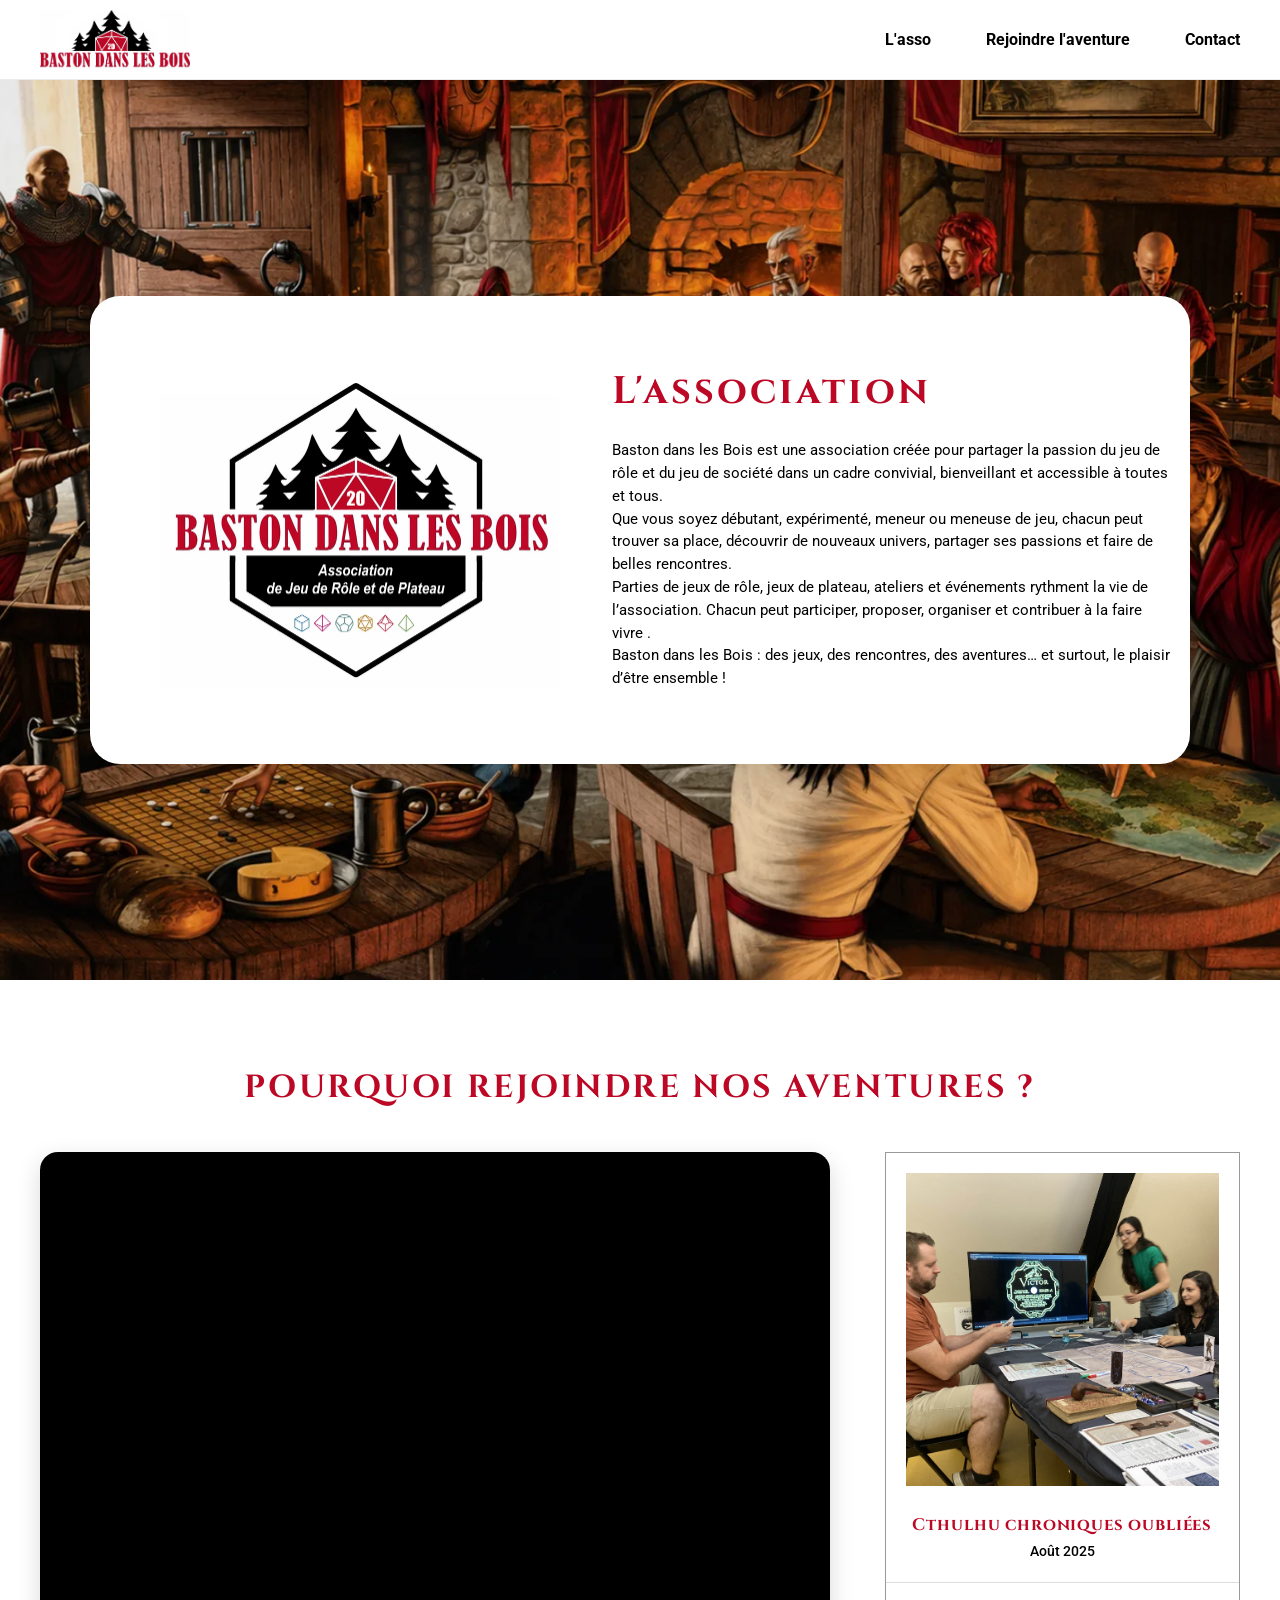
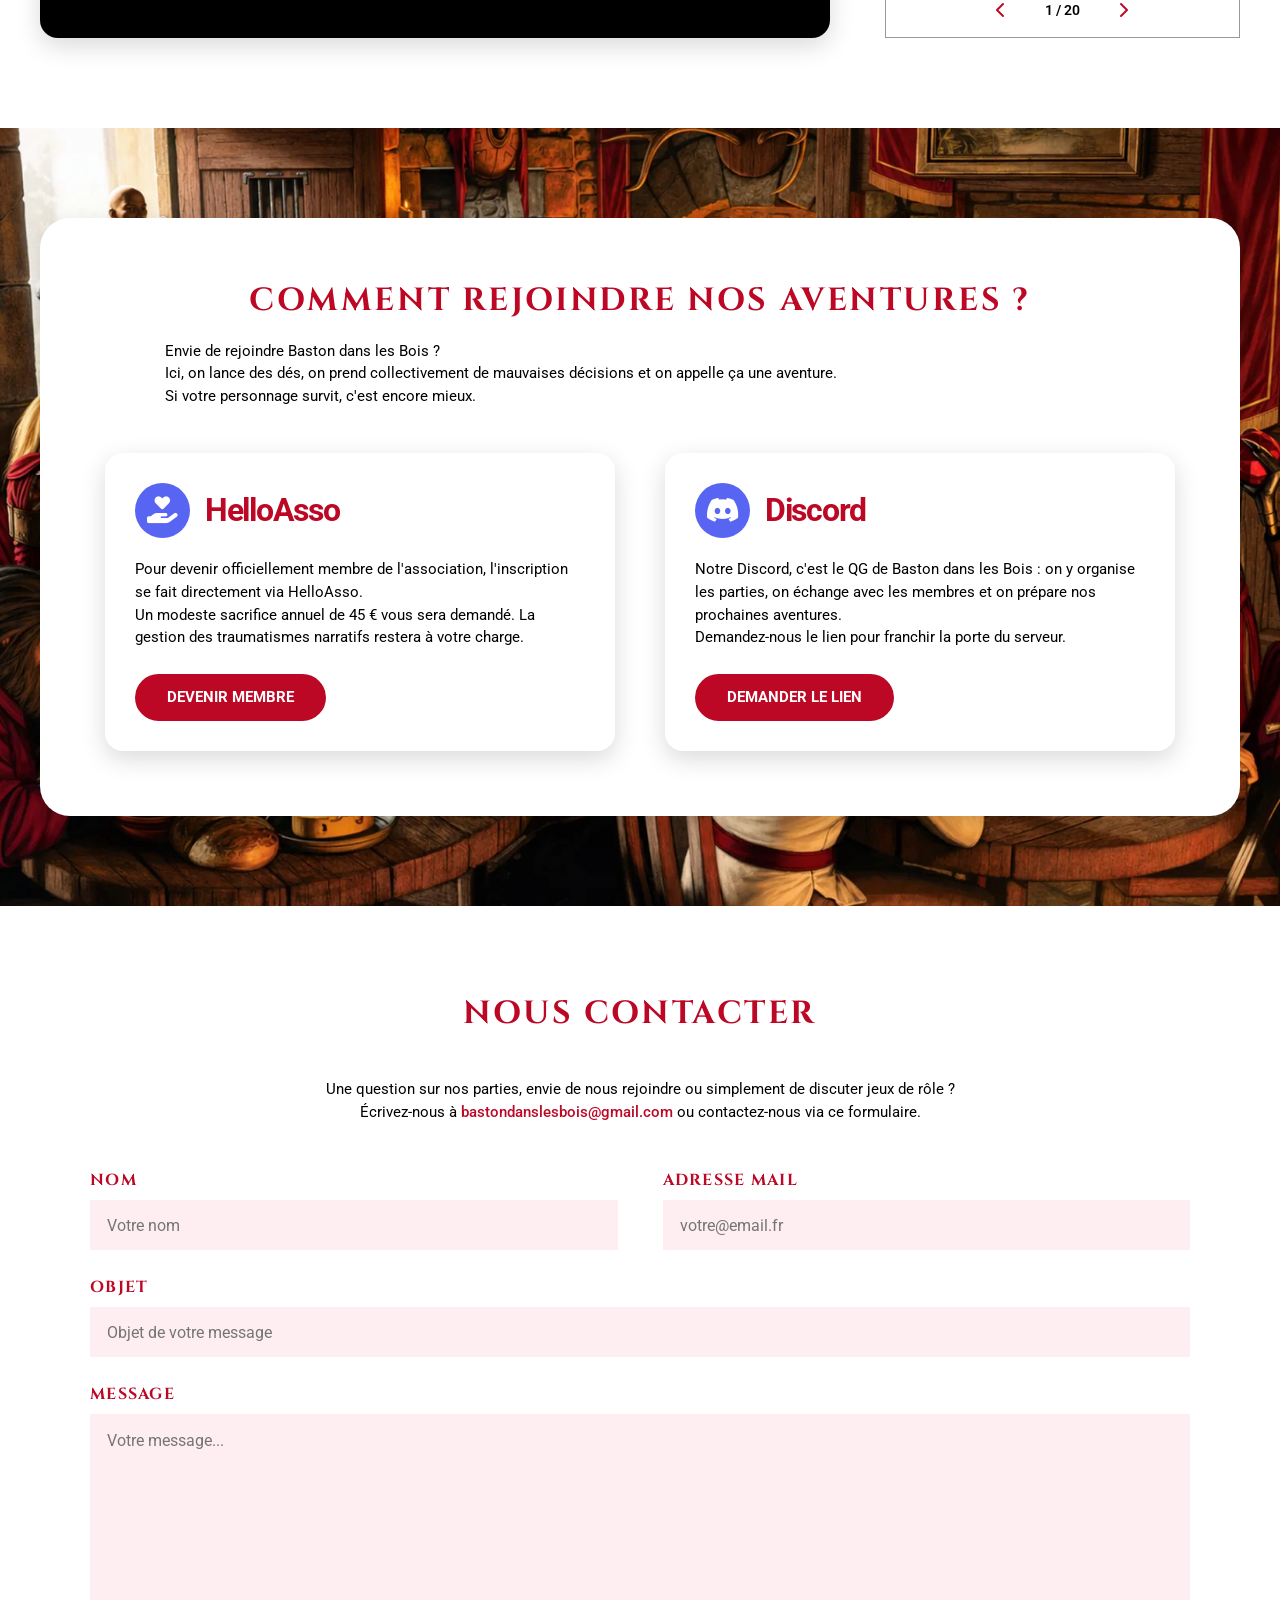
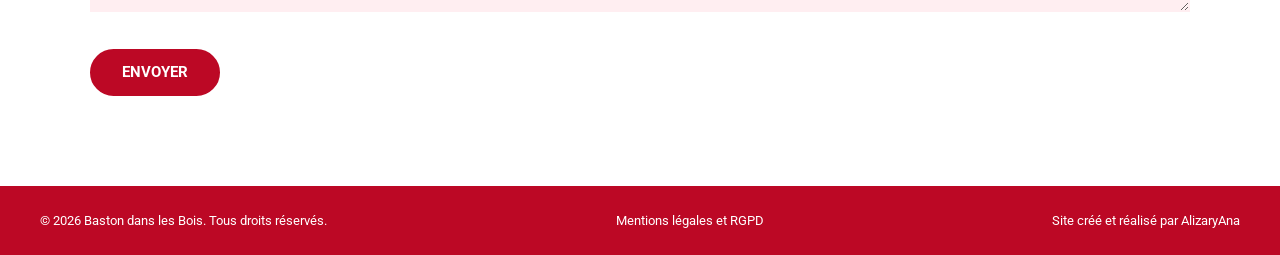
==== index.html @ b414a513 "Add files via upload" ====
<!DOCTYPE html>
<html lang="fr">

<head>

    <meta charset="UTF-8">

    <meta
        name="viewport"
        content="width=device-width, initial-scale=1.0"
    >

    <meta
        name="description"
        content="Baston dans les Bois - Association de jeux de rôle et de jeux de plateau."
    >

    <title>Baston dans les Bois - Association de jeux de rôle</title>
    <link rel="icon" href="/favicon.ico" type="image/x-icon">


    <!-- =========================================================
         GOOGLE FONTS
    ========================================================== -->

    <link rel="preconnect" href="https://fonts.googleapis.com">

    <link
        rel="preconnect"
        href="https://fonts.gstatic.com"
        crossorigin
    >

    <link
        href="https://fonts.googleapis.com/css2?family=Cinzel:wght@600;700;800&family=Roboto:wght@400;500;600;700&display=swap"
        rel="stylesheet"
    >


    <!-- =========================================================
         FONT AWESOME
    ========================================================== -->

    <link
        rel="stylesheet"
        href="https://cdnjs.cloudflare.com/ajax/libs/font-awesome/6.7.2/css/all.min.css"
    >


    <!-- =========================================================
         OPEN GRAPH
         Facebook / Discord / WhatsApp / LinkedIn...
    ========================================================== -->

    <meta
        property="og:type"
        content="website"
    >

    <meta
        property="og:title"
        content="Baston dans les Bois - Association de jeux de rôle"
    >

    <meta
        property="og:description"
        content="Baston dans les Bois, une association de jeux de rôle et de jeux de plateau au Creusot."
    >

    <meta
        property="og:image"
        content="https://github.com/Alizarya/BdlB/blob/main/assets/images/logo.png?raw=true"
    >

    <meta
        property="og:image:alt"
        content="Logo de Baston dans les Bois"
    >

    <meta
        property="og:url"
        content="https://github.com/Alizarya/BdlB/blob/main/assets/images/logo.png?raw=true"
    >

    <meta
        property="og:site_name"
        content="Baston dans les Bois"
    >

    <meta
        property="og:locale"
        content="fr_FR"
    >


    <!-- =========================================================
         TWITTER / X CARD
    ========================================================== -->

    <meta
        name="twitter:card"
        content="summary_large_image"
    >

    <meta
        name="twitter:title"
        content="Baston dans les Bois - Association de jeux de rôle"
    >

    <meta
        name="twitter:description"
        content="Association de jeux de rôle et de jeux de plateau au Creusot."
    >

    <meta
        name="twitter:image"
        content="https://github.com/Alizarya/BdlB/blob/main/assets/images/logo.png?raw=true"
    >

    <meta
        name="twitter:image:alt"
        content="Logo de Baston dans les Bois"
    >


    <!-- =========================================================
         CSS
    ========================================================== -->

    <link
        rel="stylesheet"
        href="assets/styles/styles.css"
    >

    <link
        rel="stylesheet"
        href="assets/styles/mobile.css"
    >

    <link
        rel="stylesheet"
        href="assets/styles/tablet.css"
    >

</head>


<body>


    <!-- =========================================================
         HEADER
    ========================================================== -->

    <header class="site-header">

        <div class="container header-inner">


            <!-- LOGO -->

            <a
                href="#accueil"
                class="header-logo"
            >

                <img
                    src="assets/images/logoBan.png"
                    alt="Baston dans les Bois"
                >

            </a>


            <!-- NAVIGATION -->

            <nav
                class="main-nav"
                aria-label="Navigation principale"
            >

                <a href="#association">
                    L'asso
                </a>

                <a
                    href="#rejoindre"
                >
                    Rejoindre l'aventure
                </a>

                <a href="#contact">
                    Contact
                </a>

            </nav>

        </div>

    </header>



    <!-- =========================================================
         CONTENU PRINCIPAL
    ========================================================== -->

    <main>


        <!-- =====================================================
             HERO / ASSOCIATION
        ====================================================== -->

        <section
            id="accueil"
            class="hero-section"
        >

            <div class="hero-overlay"></div>


            <div class="container hero-container">


                <div
                    id="association"
                    class="association-card"
                >


                    <!-- LOGO ASSOCIATION -->

                    <div class="association-logo">

                        <img
                            src="assets/images/logo.png"
                            alt="Logo de l'association Baston dans les Bois"
                        >

                    </div>


                    <!-- TEXTE ASSOCIATION -->

                    <div class="association-content">

                        <h1>
                            L'association
                        </h1>


                        <p>
                            Baston dans les Bois est une association créée pour partager la passion du jeu de rôle et du jeu de société dans un cadre convivial, bienveillant et accessible à toutes et tous.</br>
                            Que vous soyez débutant, expérimenté, meneur ou meneuse de jeu, chacun peut trouver sa place, découvrir de nouveaux univers, partager ses passions et faire de belles rencontres.</br>
                            Parties de jeux de rôle, jeux de plateau, ateliers et événements rythment la vie de l’association. Chacun peut participer, proposer, organiser et contribuer à la faire vivre .</br>
                            Baston dans les Bois : des jeux, des rencontres, des aventures… et surtout, le plaisir d’être ensemble !
                        </p>

                    </div>

                </div>

            </div>

        </section>



        <!-- =====================================================
             POURQUOI REJOINDRE NOS AVENTURES
        ====================================================== -->

        <section
            id="rejoindre"
            class="section section-adventures"
        >

            <div class="container">


                <h2 class="section-title">
                    Pourquoi rejoindre nos aventures ?
                </h2>


                <div class="adventures-grid">


                    <!-- =================================================
                         VIDEO
                    ================================================== -->

                <div class="video-wrapper">
                    <iframe
                        src="https://www.youtube-nocookie.com/embed/XhAylcFUNXI"
                        title="Présentation de Baston dans les Bois"
                        allow="accelerometer; autoplay; clipboard-write; encrypted-media; gyroscope; picture-in-picture; web-share"
                        referrerpolicy="strict-origin-when-cross-origin"
                        allowfullscreen
                    ></iframe>
                </div>



                    <!-- =================================================
                         CAROUSEL
                    ================================================== -->

                    <div class="carousel-wrapper">

                        <div class="carousel">

                            <div
                                class="carousel-track"
                                id="carousel-track"
                            ></div>

                        </div>

                        <div class="carousel-controls">

                            <button
                                type="button"
                                class="carousel-button"
                                id="carousel-prev"
                                aria-label="Image précédente"
                            >
                                <i class="fa-solid fa-chevron-left"></i>
                            </button>

                            <span
                                class="carousel-counter"
                                id="carousel-counter"
                            >
                                1 / 24
                            </span>

                            <button
                                type="button"
                                class="carousel-button"
                                id="carousel-next"
                                aria-label="Image suivante"
                            >
                                <i class="fa-solid fa-chevron-right"></i>
                            </button>

                        </div>

                    </div>

                </div>

            </div>

        </section>



        <!-- =====================================================
             COMMENT REJOINDRE NOS AVENTURES
        ====================================================== -->

        <section class="section join-section">

            <div class="container">

                <div class="join-card">

                    <h2 class="section-title">
                        Comment rejoindre nos aventures ?
                    </h2>

                    <p class="section-intro">
                        Envie de rejoindre Baston dans les Bois ?<br>
                        Ici, on lance des dés, on prend collectivement de mauvaises décisions et on appelle ça une aventure.<br>
                        Si votre personnage survit, c'est encore mieux.
                    </p>


                    <div class="join-options">


                        <!-- =================================================
                            HELLOASSO
                        ================================================== -->

                        <article class="join-option">

                            <div class="join-option-header">

                                <div class="platform-icon helloasso-icon">
                                    <i class="fa-solid fa-hand-holding-heart"></i>
                                </div>

                                <h3>
                                    HelloAsso
                                </h3>

                            </div>


                            <p>
                                Pour devenir officiellement membre de l'association,
                                l'inscription se fait directement via HelloAsso. </br>
                                Un modeste sacrifice annuel de 45 € vous sera demandé.
                                La gestion des traumatismes narratifs restera à votre charge.
                            </p>


                            <a
                                href="https://www.helloasso.com/associations/baston-dans-les-bois"
                                class="button button-primary"
                                target="_blank"
                                rel="noopener noreferrer"
                            >
                                Devenir membre
                            </a>

                        </article>



                        <!-- =================================================
                            DISCORD
                        ================================================== -->

                        <article class="join-option">

                            <div class="join-option-header">

                                <div class="platform-icon discord-icon">
                                    <i class="fa-brands fa-discord"></i>
                                </div>

                                <h3>
                                    Discord
                                </h3>

                            </div>


                            <p>
                                Notre Discord, c'est le QG de Baston dans les Bois :
                                on y organise les parties, on échange avec les membres et on prépare nos prochaines aventures. </br>
                                Demandez-nous le lien pour franchir la porte du serveur.
                            </p>


                            <a
                                href="#contact"
                                class="button button-primary"
                            >
                                Demander le lien
                            </a>

                        </article>


                    </div>

                </div>

            </div>

        </section>



        <!-- =====================================================
             CONTACT
        ====================================================== -->

        <section
            id="contact"
            class="section contact-section"
        >

            <div class="container contact-container">


                <h2 class="section-title">
                    Nous contacter
                </h2>


                <p class="contact-intro">

                    Une question sur nos parties, envie de nous rejoindre ou simplement de discuter jeux de rôle ? </br> Écrivez-nous à

                    <a href="mailto:bastondanslesbois@gmail.com">
                        bastondanslesbois@gmail.com
                    </a>

                    ou contactez-nous via ce formulaire.

                </p>



                <form
                    class="contact-form"
                    action="https://api.web3forms.com/submit"
                    method="POST"
                >

                    <!-- =====================================================
                        WEB3FORMS
                    ====================================================== -->

                    <input
                        type="hidden"
                        name="access_key"
                        value="121a7c1a-230e-4259-b2c6-6bd8834f2650"
                    >

                    <input
                        type="hidden"
                        name="subject"
                        value="Nouveau message depuis le site internet"
                    >

                    <input
                        type="hidden"
                        name="from_name"
                        value="Baston dans les Bois"
                    >


                    <!-- =====================================================
                        NOM + EMAIL
                    ====================================================== -->

                    <div class="form-row">


                        <!-- NOM -->

                        <div class="form-group">

                            <label for="name">
                                Nom
                            </label>

                            <input
                                type="text"
                                id="name"
                                name="name"
                                autocomplete="name"
                                placeholder="Votre nom"
                                required
                            >

                        </div>


                        <!-- EMAIL -->

                        <div class="form-group">

                            <label for="email">
                                Adresse mail
                            </label>

                            <input
                                type="email"
                                id="email"
                                name="email"
                                autocomplete="email"
                                placeholder="votre@email.fr"
                                required
                            >

                        </div>

                    </div>


                    <!-- =====================================================
                        OBJET
                    ====================================================== -->

                    <div class="form-group">

                        <label for="message-subject">
                            Objet
                        </label>

                        <input
                            type="text"
                            id="message-subject"
                            name="message_subject"
                            placeholder="Objet de votre message"
                            required
                        >

                    </div>


                    <!-- =====================================================
                        MESSAGE
                    ====================================================== -->

                    <div class="form-group">

                        <label for="message">
                            Message
                        </label>

                        <textarea
                            id="message"
                            name="message"
                            rows="7"
                            placeholder="Votre message..."
                            required
                        ></textarea>

                    </div>


                    <!-- =====================================================
                        ANTI-SPAM
                    ====================================================== -->

                    <input
                        type="checkbox"
                        name="botcheck"
                        class="hidden"
                        style="display: none;"
                    >


                    <!-- =====================================================
                        BOUTON
                    ====================================================== -->

                    <button
                        type="submit"
                        class="button button-primary"
                    >
                        Envoyer
                    </button>

                </form>

            </div>

        </section>


    </main>



    <!-- =========================================================
         FOOTER
    ========================================================== -->

    <footer class="site-footer">

        <div class="container footer-inner">


            <!-- COPYRIGHT -->

            <p>
                © 2026 Baston dans les Bois. Tous droits réservés.
            </p>



            <!-- LIENS -->

            <div class="footer-links">

                <a href="/mentions-legales.html">
                    Mentions légales et RGPD
                </a>

            </div>



            <!-- CRÉATEUR -->

            <p>

                Site créé et réalisé par

                <a target="_blank" href="https://alizaryana.com">
                    AlizaryAna
                </a>

            </p>


        </div>

    </footer>

<script src="assets/scripts/caroussel.js"></script>
<script src="assets/scripts/contact.js"></script>
</body>

</html>
---- assets/styles/styles.css ----
/* ============================================================
   ROOT
============================================================ */

:root {

    /* -------------------------
       Couleurs principales
    ------------------------- */
    --color-primary: #BC0825;
    --color-black: #000000;
    --color-white: #FFFFFF;

    /* -------------------------
       Couleurs secondaires
    ------------------------- */
    --color-steel: #5793AE;
    --color-green: #4CAF50;
    --color-amber: #E07A2F;

    /* -------------------------
       Typographies
    ------------------------- */
    --font-heading: "Cinzel", serif;
    --font-body: "Roboto", sans-serif;

    --heading-weight: 700;
    --body-weight: 400;

    /* -------------------------
       Layout
    ------------------------- */
    --container-width: 1200px;
    --section-padding: 90px;

    --radius-small: 8px;
    --radius-medium: 18px;
    --radius-large: 30px;

    /* -------------------------
       Ombres
    ------------------------- */
    --shadow-card:
        0 8px 25px rgba(0, 0, 0, 0.15);

    --shadow-soft:
        0 4px 15px rgba(0, 0, 0, 0.10);

    /* -------------------------
       Transitions
    ------------------------- */
    --transition-fast: 0.2s ease;
    --transition-normal: 0.3s ease;

}


/* ============================================================
   RESET
============================================================ */

* {
    box-sizing: border-box;
    margin: 0;
    padding: 0;
}

html {
    scroll-behavior: smooth;
}

body {
    font-family: var(--font-body);
    font-weight: var(--body-weight);
    color: var(--color-black);
    background: var(--color-white);
    line-height: 1.5;
}

img {
    display: block;
    max-width: 100%;
}

a {
    color: inherit;
    text-decoration: none;
}

button,
input,
textarea {
    font: inherit;
}


/* ============================================================
   CONTAINER
============================================================ */

.container {
    width: min(
        calc(100% - 80px),
        var(--container-width)
    );
    margin-inline: auto;
}


/* ============================================================
   TYPOGRAPHIE
============================================================ */

h1,
h2,
h3,
h4 {
    font-family: var(--font-heading);
    font-weight: var(--heading-weight);
    color: var(--color-primary);
    letter-spacing: 0.08em;
    line-height: 1.15;
}

h1 {
    font-size: clamp(2rem, 3vw, 3.2rem);
}

h2 {
    font-size: clamp(1.8rem, 2.5vw, 2.5rem);
}

h3 {
    font-size: 1.25rem;
}

p {
    font-size: 0.95rem;
}

/* ============================================================
   HEADER
============================================================ */

.site-header {
    position: sticky;
    top: 0;
    z-index: 1000;
    height: 80px;
    background: var(--color-white);
    border-bottom: 1px solid rgba(0, 0, 0, 0.08);
}

.header-inner {
    height: 100%;
    display: flex;
    align-items: center;
    justify-content: space-between;
}

.header-logo {
    height: 48px;
    display: flex;
    align-items: center;
}

.header-logo img {
    width: 150px;
    height: auto;
}

.main-nav {
    display: flex;
    align-items: center;
    gap: 55px;
    height: 100%;
}

.main-nav a {
    position: relative;
    font-size: 1rem;
    font-weight: 700;
    transition:
        color var(--transition-fast);
}

.main-nav a::after {
    content: "";
    position: absolute;
    left: 0;
    bottom: -7px;
    width: 0;
    height: 2px;
    background: var(--color-primary);
    transition:
        width var(--transition-fast);
}

.main-nav a:hover,
.main-nav a:focus-visible {
    color: var(--color-primary);
}

.main-nav a:hover::after,
.main-nav a:focus-visible::after {
    width: 100%;
}

.main-nav .nav-highlight {
    color: var(--color-primary);
}


/* ============================================================
   HERO
============================================================ */

.hero-section {
    position: relative;
    min-height: 900px;
    display: flex;
    align-items: center;
    background-image:
        url("../images/background.webp");
    background-size: cover;
    background-position: center;
}

.hero-overlay {
    position: absolute;
    inset: 0;
    background:
        rgba(0, 0, 0, 0.08);
}

.hero-container {
    position: relative;
    z-index: 1;
    padding-block: 60px;
}

.association-card {
    width: 100%;
    max-width: 1100px;
    margin-inline: auto;
    padding: 70px 65px;
    display: grid;
    grid-template-columns: 42% 58%;
    align-items: center;
    gap: 50px;
    background:white;
    border-radius: var(--radius-large);
    box-shadow:
        0 15px 40px rgba(0, 0, 0, 0.12);
}

.association-logo {
    display: flex;
    align-items: center;
    justify-content: center;
}

.association-logo img {
    width: min(100%, 400px);
    max-height: 350px;
    object-fit: contain;
}

.association-content {
    max-width: 620px;
}

.association-content h1 {
    margin-bottom: 25px;
}

.association-content p + p {
    margin-top: 20px;
}


/* ============================================================
   SECTIONS
============================================================ */

.section {
    padding-block: var(--section-padding);
}

.section-title {
    margin-bottom: 45px;
    text-align: center;
    text-transform: uppercase;
}


/* ============================================================
   ADVENTURES
============================================================ */

.section-adventures {
    background: var(--color-white);
}

.adventures-grid {
    display: grid;
    grid-template-columns:
        minmax(0, 2fr)
        minmax(280px, 0.9fr);
    gap: 55px;
    align-items: stretch;
}

.video-wrapper,
.carousel-wrapper {
    min-width: 0;
}


.video-placeholder {
    min-height: 340px;
    display: flex;
    align-items: center;
    justify-content: center;
    background: var(--color-black);
    color: var(--color-white);
    font-family: var(--font-heading);
    font-size: 2rem;
    font-weight: 700;
    letter-spacing: 0.08em;
}

.video-placeholder span {
    display: block;
}

.video-wrapper {
    position: relative;
    width: 100%;
    aspect-ratio: 16 / 9;
    overflow: hidden;
    border-radius: var(--radius-medium);
    background: #000;
    box-shadow: var(--shadow-card);
}

.video-wrapper iframe {
    position: absolute;
    inset: 0;
    width: 100%;
    height: 100%;
    border: none;
}

/* ============================================================
   CAROUSEL
============================================================ */

.carousel-wrapper {
    width: 100%;

    display: flex;
    flex-direction: column;

    border: 1px solid #999;
    background: var(--color-white);

    overflow: hidden;
}


.carousel {
    width: 100%;

    display: flex;
    justify-content: center;

    overflow: hidden;
}


/* Conteneur du titre et de la date */
.carousel-caption {
    width: 100%;
    padding-top: 15px;
    text-align: center;
}

/* Nom du jeu */
.carousel-caption h3 {
    margin: 0;
    color: var(--color-primary);
    font-family: var(--font-heading);
    font-size: 1.05rem;
    font-weight: 700;
    letter-spacing: 0.05em;
}

/* Date de la partie */
.carousel-date {
    margin-top: 6px;
    color: var(--color-grey);
    font-family: var(--font-body);
    font-size: 0.85rem;
    font-weight: 500;
}



/* ============================================================
   CAROUSEL TRACK
============================================================ */

.carousel-track {
    width: 100%;

    display: flex;

    transition: transform 0.4s ease;
}


/* ============================================================
   CARTE
============================================================ */

.carousel-card {
    min-width: 100%;
    width: 100%;

    display: none;

    flex-direction: column;
    align-items: center;

    padding: 20px;
}


.carousel-card.active {
    display: flex;
}


/* ============================================================
   IMAGE CARRÉE
============================================================ */

.carousel-image-wrapper {
    width: 100%;

    aspect-ratio: 1 / 1;

    overflow: hidden;

    background: var(--color-light-grey);
}


.carousel-image-wrapper img {
    width: 100%;
    height: 100%;

    display: block;

    object-fit: cover;
}


/* ============================================================
   NOM DU JEU
============================================================ */

.carousel-card h3 {
    width: 100%;

    margin-top: 15px;

    text-align: center;

    color: var(--color-primary);

    font-family: var(--font-heading);
    font-size: 1.05rem;

    letter-spacing: 0.05em;
}


/* ============================================================
   CONTROLES
============================================================ */

.carousel-controls {
    min-height: 55px;

    display: flex;
    align-items: center;
    justify-content: center;

    gap: 20px;

    border-top: 1px solid #ddd;
}


.carousel-button {
    width: 32px;
    height: 32px;

    display: flex;
    align-items: center;
    justify-content: center;

    border: none;
    background: transparent;

    color: var(--color-primary);

    cursor: pointer;

    transition:
        transform 0.2s ease,
        color 0.2s ease;
}


.carousel-button:hover {
    transform: scale(1.15);

    color: var(--color-black);
}


.carousel-counter {
    min-width: 50px;

    text-align: center;

    font-size: 0.85rem;
    font-weight: 600;
}


/* ============================================================
   JOIN SECTION
============================================================ */

.join-section {
    position: relative;
    background-image:
        url("../images/background.webp");
    background-size: cover;
    background-position: center;
}

.join-card {
    padding: 65px;
    background:
       rgba(255, 255, 255, 1);
    border-radius: var(--radius-large);
    box-shadow: var(--shadow-card);
}

.join-card .section-title {
    margin-bottom: 20px;
}

.section-intro {
    max-width: 950px;
    margin-inline: auto;
    margin-bottom: 45px;
    text-align: left;
}


.join-options {
    display: grid;
    grid-template-columns: repeat(2, 1fr);
    gap: 50px;
}

.join-option {
    padding: 30px;
    background: var(--color-white);
    border-radius: var(--radius-medium);
    box-shadow: var(--shadow-card);
    transition:
        transform var(--transition-normal),
        box-shadow var(--transition-normal);
}


.join-option:hover {
    box-shadow:
        0 14px 35px rgba(0, 0, 0, 0.17);
}


.join-option-header {
    display: flex;
    align-items: center;
    gap: 15px;
    margin-bottom: 20px;
}

.join-option-header h3 {
    font-family: var(--font-body);
    font-size: 2rem;
    font-weight: 700;
    letter-spacing: -0.04em;
}

.platform-icon {
    width: 55px;
    height: 55px;
    display: flex;
    align-items: center;
    justify-content: center;
    border-radius: 50%;
    font-size: 1.7rem;
    font-weight: 700;
}

.discord-icon, .helloasso-icon {
    background: #5865F2;
    color: var(--color-white);
}

.join-option p {
    margin-bottom: 25px;
}


/* ============================================================
   BUTTONS
============================================================ */

.button {
    min-height: 45px;
    display: inline-flex;
    align-items: center;
    justify-content: center;
    padding: 10px 30px;
    border-radius: 999px;
    font-size: 0.95rem;
    font-weight: 700;
    text-transform: uppercase;
    cursor: pointer;
    transition:
        background-color var(--transition-fast),
        color var(--transition-fast),
        border-color var(--transition-fast),
        transform var(--transition-fast);
}

.button:hover {
    transform: translateY(-2px);
}

.button-primary {
    border: 2px solid var(--color-primary);
    background: var(--color-primary);
    color: var(--color-white);
}


.button-primary:hover,
.button-primary:focus-visible {
    background: var(--color-white);
    color: var(--color-primary);
}


/* ============================================================
   CONTACT
============================================================ */

.contact-section {
    background: var(--color-white);
}

.contact-container {
    max-width: 1100px;
}

.contact-intro {
    margin-bottom: 45px;
    text-align: center;
}

.contact-intro a {
    color: var(--color-primary);
    font-weight: 500;
}

.contact-form {
    width: 100%;
}

.form-row {
    display: grid;
    grid-template-columns: repeat(2, 1fr);
    gap: 45px;
}

.form-group {
    margin-bottom: 25px;
}

.form-group label {
    display: block;
    margin-bottom: 8px;
    color: var(--color-primary);
    font-family: var(--font-heading);
    font-size: 1rem;
    font-weight: 700;
    text-transform: uppercase;
    letter-spacing: 0.08em;
}

.form-group input,
.form-group textarea {
    width: 100%;
    border: 1px solid transparent;
    background: #ffeef1;
    padding: 14px 16px;
    border-radius: 0;
    color: var(--color-black);
    outline: none;
    transition:
        border-color var(--transition-fast),
        background-color var(--transition-fast);
}

.form-group input {
    height: 50px;
}

.form-group textarea {
    min-height: 160px;
    resize: vertical;
}

.form-group input:focus,
.form-group textarea:focus {
    border-color: var(--color-primary);
    background: #fff;
}

.contact-form .button {
    margin-top: 5px;
}


/* ============================================================
   FOOTER
============================================================ */

.site-footer {
    padding-block: 25px;
    background: var(--color-primary);
    color: var(--color-white);
}

.footer-inner {
    display: flex;
    align-items: center;
    justify-content: space-between;
    gap: 30px;
}

.footer-inner p,
.footer-inner a {
    font-size: 0.8rem;
}

.footer-links {
    display: flex;
    gap: 35px;
}

.footer-inner a {
    transition:
        opacity var(--transition-fast);
}

.footer-inner a:hover {
    text-decoration: underline;
}


/* ============================================================
   ACCESSIBILITÉ
============================================================ */

:focus-visible {
    outline: 3px solid var(--color-amber);
    outline-offset: 3px;
}


/* ============================================================
   PAGE MENTIONS LÉGALES
============================================================ */

.legal-section {
    padding-top: 100px;
    padding-bottom: 100px;
}

.legal-container {
    max-width: 1000px;
}

.legal-container > .section-title {
    margin-bottom: 70px;
}

.legal-block {
    margin-bottom: 50px;
}

.legal-block h2 {
    margin-bottom: 20px;
    font-size: 1.5rem;
}

.legal-block p {
    margin-bottom: 15px;
    line-height: 1.7;
}

.legal-block a {
    color: var(--color-primary);
    font-weight: 600;
}

.legal-back {
    margin-top: 60px;
    text-align: center;
}

.legal-back a i {
    margin-right: 10px;
}
---- assets/styles/mobile.css ----
@media (max-width: 650px) {

    :root {
        --section-padding: 55px;
    }

    .container {
        width: min(
            calc(100% - 30px),
            var(--container-width)
        );
    }


    /* HEADER */
    .site-header {
        height: auto;
    }

    .header-inner {
        min-height: 70px;
        flex-direction: column;
        padding-block: 10px;
    }

    .header-logo {
        height: 40px;
    }

    .header-logo img {
        width: 125px;
    }

    .main-nav {
        width: 100%;
        justify-content: center;
        gap: 20px;
    }

    .main-nav a {
        font-size: 0.8rem;
    }

    /* HERO */
    .hero-section {
        min-height: auto;
    }

    .hero-container {
        padding-block: 30px;
    }

    .association-card {
        padding: 35px 25px;
        gap: 30px;
        border-radius: 20px;
    }

    .association-logo img {
        width: 230px;
    }

    .association-content h1 {
        margin-bottom: 20px;
    }

    .association-content p {
        font-size: 0.88rem;
    }

    /* TITRES */
    .section-title {
        margin-bottom: 30px;
        letter-spacing: 0.05em;
    }

    /* VIDEO */
    .video-placeholder {
        min-height: 220px;
        font-size: 1.5rem;
    }

    .carousel-card {
        min-height: 220px;
        padding: 30px 25px;
    }


    /* JOIN */
    .join-card {
        padding: 35px 20px;
        border-radius: 20px;
    }

    .join-options {
        grid-template-columns: 1fr;
    }

    .join-option {
        padding: 25px;
    }

    .join-option-header h3 {
        font-size: 1.5rem;
    }

    .button {
        width: 100%;
    }

    /* CONTACT */
    .form-row {
        grid-template-columns: 1fr;
        gap: 0;
    }

    /* FOOTER */
    .footer-inner {
        flex-direction: column;
        gap: 15px;
    }

    .footer-links {
        flex-direction: column;
        gap: 10px;
    }

}
---- assets/styles/tablet.css ----
@media (max-width: 900px) {
    :root {
        --section-padding: 70px;
    }

    .container {
        width: min(
            calc(100% - 40px),
            var(--container-width)
        );
    }

    .main-nav {
        gap: 25px;
    }

    .association-card {
        grid-template-columns: 1fr;
        padding: 50px 40px;
        text-align: center;
    }

    .association-content {
        max-width: none;
    }

    .adventures-grid {
        grid-template-columns: 1fr;
    }

    .video-placeholder,
    .carousel-card {
        min-height: 300px;
    }

    .join-card {
        padding: 45px 35px;
    }

    .join-options {
        gap: 30px;
    }

    .footer-inner {
        flex-wrap: wrap;
        justify-content: center;
        text-align: center;
    }

}
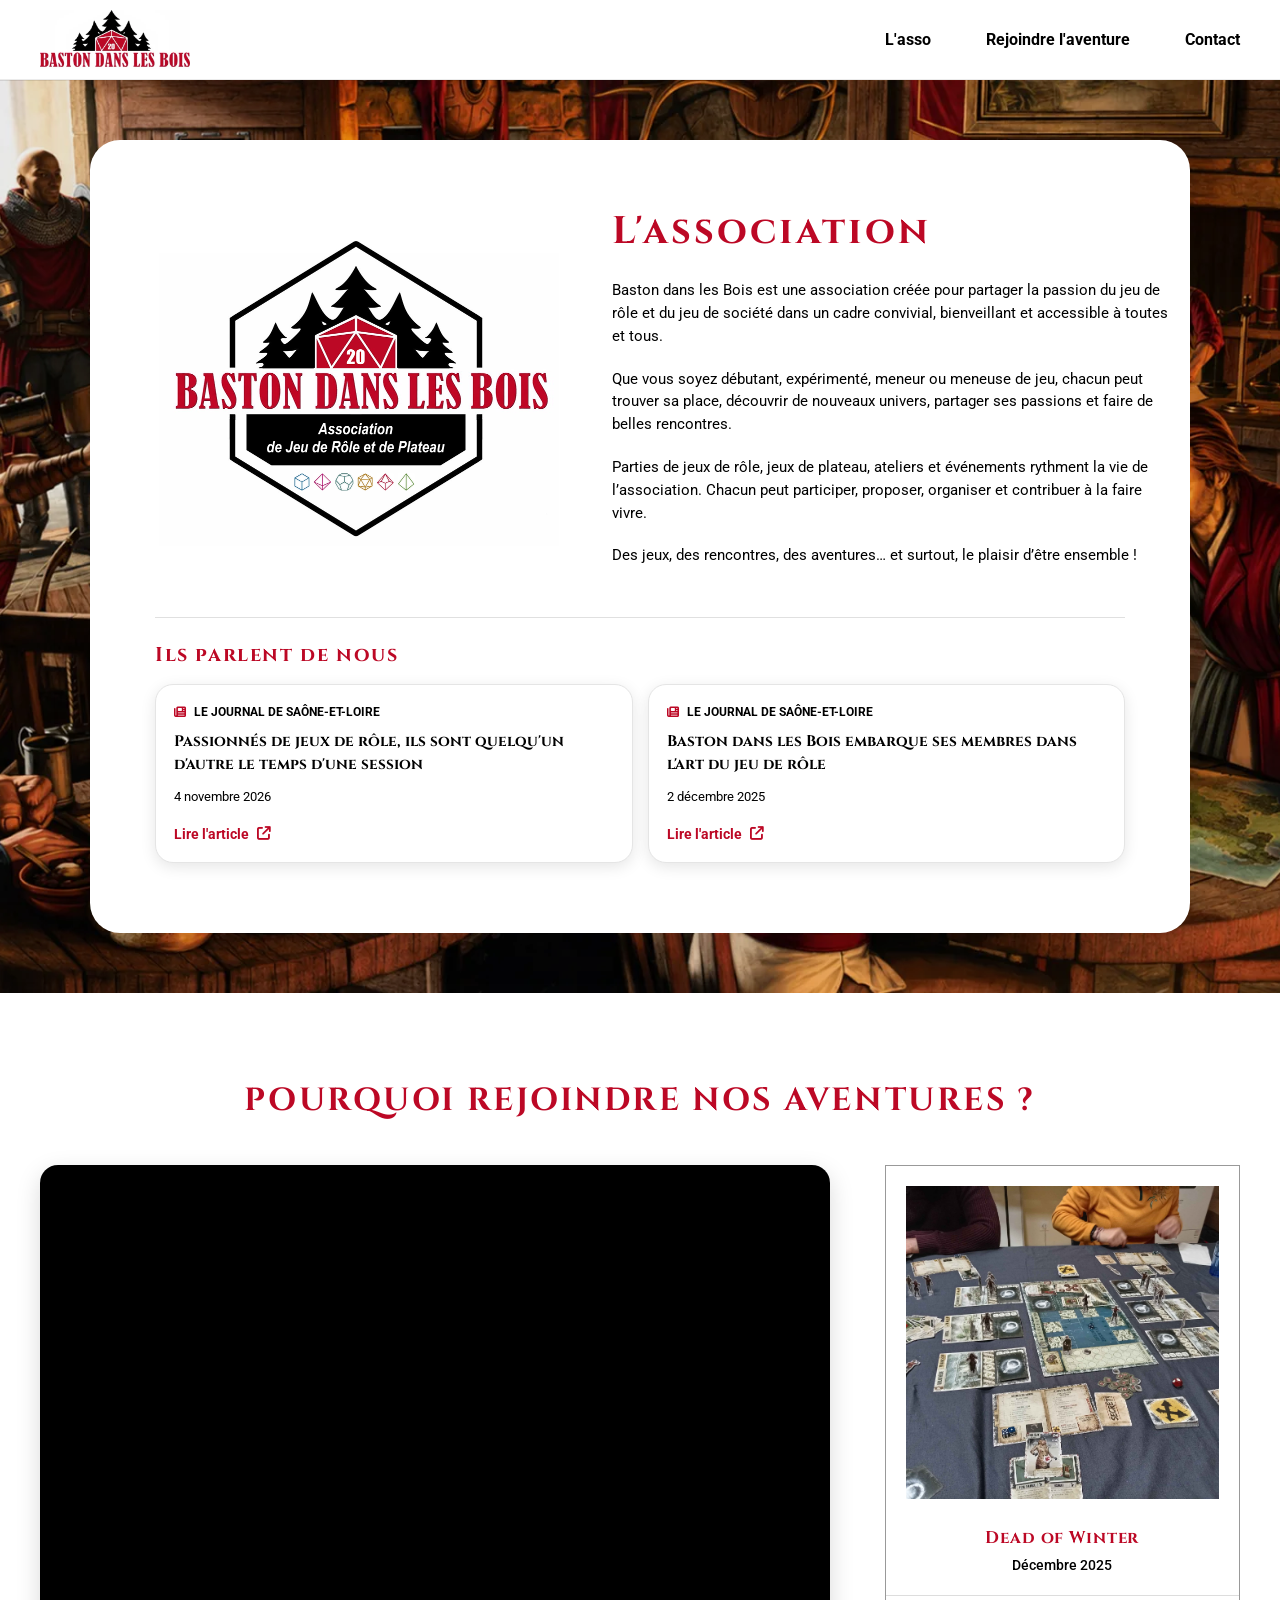
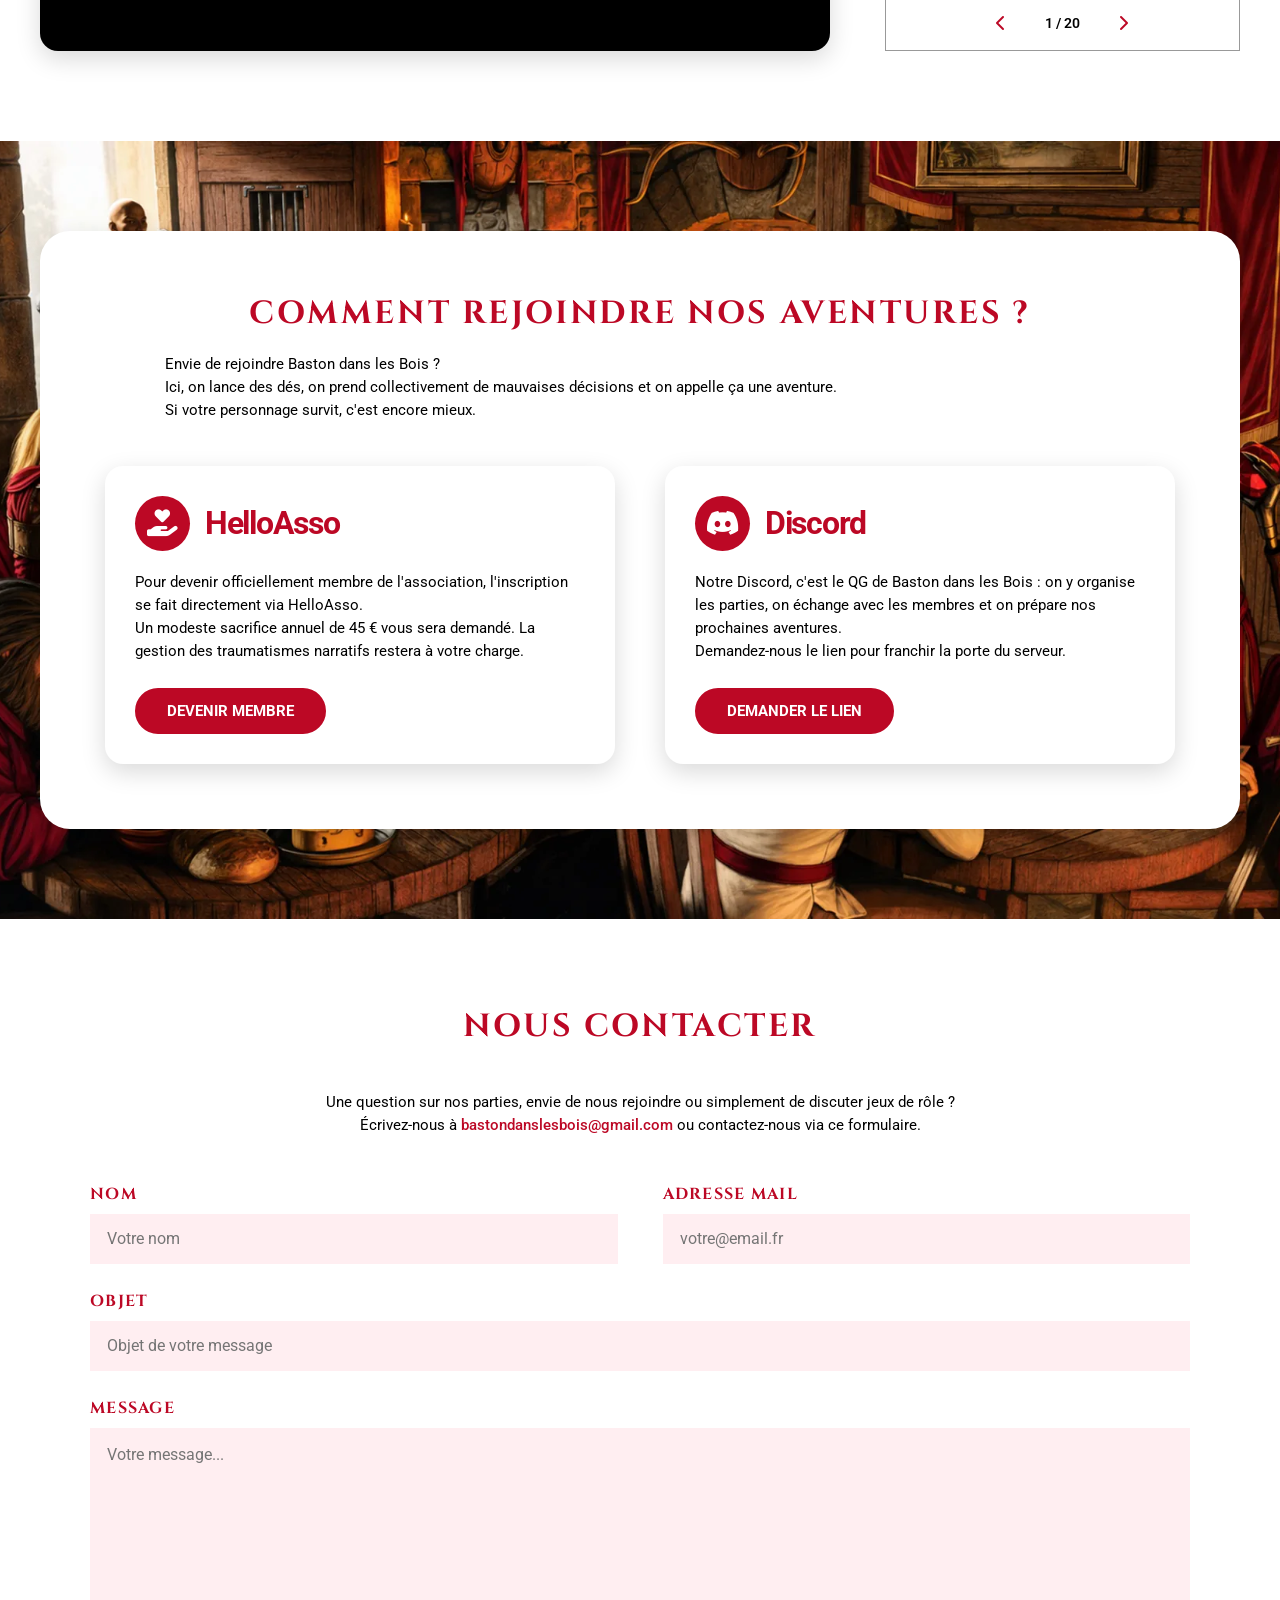
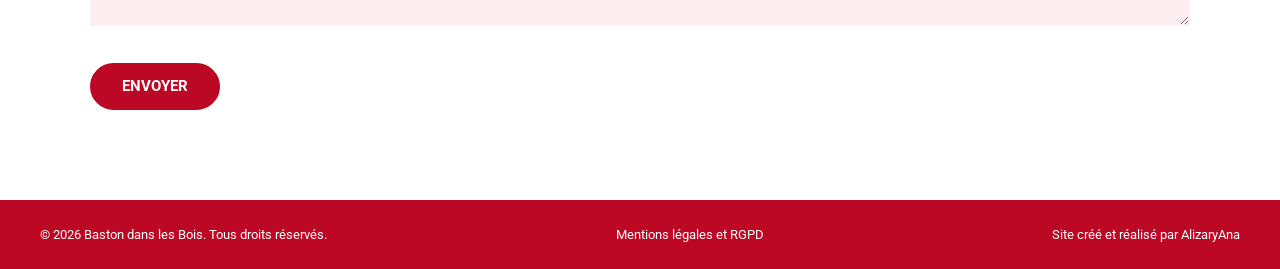
==== commit b3ba5c3f: "Fix issues" ====
--- a/index.html
+++ b/index.html
@@ -69,7 +69,7 @@
 
     <meta
         property="og:image"
-        content="https://github.com/Alizarya/BdlB/blob/main/assets/images/logo.png?raw=true"
+        content="https://bastondanslesbois.fr/assets/images/logo.png"
     >
 
     <meta
@@ -79,7 +79,7 @@
 
     <meta
         property="og:url"
-        content="https://github.com/Alizarya/BdlB/blob/main/assets/images/logo.png?raw=true"
+        content="https://bastondanslesbois.fr/assets/images/logo.png"
     >
 
     <meta
@@ -114,7 +114,7 @@
 
     <meta
         name="twitter:image"
-        content="https://github.com/Alizarya/BdlB/blob/main/assets/images/logo.png?raw=true"
+        content="https://bastondanslesbois.fr/assets/images/logo.png"
     >
 
     <meta
@@ -134,12 +134,12 @@
 
     <link
         rel="stylesheet"
+        href="assets/styles/tablet.css"
+    >
+
+        <link
+        rel="stylesheet"
         href="assets/styles/mobile.css"
-    >
-
-    <link
-        rel="stylesheet"
-        href="assets/styles/tablet.css"
     >
 
 </head>
@@ -165,7 +165,7 @@
             >
 
                 <img
-                    src="assets/images/logoBan.png"
+                    src="assets/images/logoBan.webp"
                     alt="Baston dans les Bois"
                 >
 
@@ -208,62 +208,104 @@
     <main>
 
 
-        <!-- =====================================================
-             HERO / ASSOCIATION
-        ====================================================== -->
-
-        <section
-            id="accueil"
-            class="hero-section"
-        >
-
+
+<!-- =========================================================
+     HERO / ASSOCIATION
+========================================================== -->
+
+
+        <section id="accueil" class="hero-section">
             <div class="hero-overlay"></div>
 
-
             <div class="container hero-container">
-
-
-                <div
-                    id="association"
-                    class="association-card"
-                >
-
-
-                    <!-- LOGO ASSOCIATION -->
-
-                    <div class="association-logo">
-
-                        <img
-                            src="assets/images/logo.png"
-                            alt="Logo de l'association Baston dans les Bois"
-                        >
-
+                <div class="association-card">
+
+                    <div class="association-main">
+                        <div class="association-logo">
+                            <img
+                                src="assets/images/logo.png"
+                                alt="Logo de l'association Baston dans les Bois"
+                            >
+                        </div>
+
+                        <div id="association" class="association-content">
+                            <h1>L'association</h1>
+
+                            <p>
+                                Baston dans les Bois est une association créée pour partager la passion du jeu de rôle et du jeu de société dans un cadre convivial, bienveillant et accessible à toutes et tous.
+                            </p>
+
+                            <p>
+                                Que vous soyez débutant, expérimenté, meneur ou meneuse de jeu, chacun peut trouver sa place, découvrir de nouveaux univers, partager ses passions et faire de belles rencontres.
+                            </p>
+
+                            <p>
+                                Parties de jeux de rôle, jeux de plateau, ateliers et événements rythment la vie de l’association. Chacun peut participer, proposer, organiser et contribuer à la faire vivre.
+                            </p>
+
+                            <p>
+                                Des jeux, des rencontres, des aventures… et surtout, le plaisir d’être ensemble !
+                            </p>
+                        </div>
                     </div>
 
-
-                    <!-- TEXTE ASSOCIATION -->
-
-                    <div class="association-content">
-
-                        <h1>
-                            L'association
-                        </h1>
-
-
-                        <p>
-                            Baston dans les Bois est une association créée pour partager la passion du jeu de rôle et du jeu de société dans un cadre convivial, bienveillant et accessible à toutes et tous.</br>
-                            Que vous soyez débutant, expérimenté, meneur ou meneuse de jeu, chacun peut trouver sa place, découvrir de nouveaux univers, partager ses passions et faire de belles rencontres.</br>
-                            Parties de jeux de rôle, jeux de plateau, ateliers et événements rythment la vie de l’association. Chacun peut participer, proposer, organiser et contribuer à la faire vivre .</br>
-                            Baston dans les Bois : des jeux, des rencontres, des aventures… et surtout, le plaisir d’être ensemble !
-                        </p>
-
+                    <div class="press-mentions">
+                        <h2>Ils parlent de nous</h2>
+
+                        <div class="press-links">
+                            <a
+                                href="https://www.lejsl.com/culture-loisirs/2026/11/04/passionnes-de-jeux-de-role-ils-sont-quelqu-un-d-autre-le-temps-d-une-session"
+                                class="press-card"
+                                target="_blank"
+                                rel="noopener noreferrer"
+                            >
+                                <span class="press-source">
+                                    <i class="fa-solid fa-newspaper"></i>
+                                    Le Journal de Saône-et-Loire
+                                </span>
+
+                                <span class="press-title">
+                                    Passionnés de jeux de rôle, ils sont quelqu'un d'autre le temps d'une session
+                                </span>
+
+                                <span class="press-date">4 novembre 2026</span>
+
+                                <span class="press-read">
+                                    Lire l'article
+                                    <i class="fa-solid fa-arrow-up-right-from-square"></i>
+                                </span>
+                            </a>
+
+                            <a
+                                href="https://www.lejsl.com/societe/2025/12/02/baston-dans-les-bois-embarque-ses-membres-dans-l-art-du-jeu-de-role"
+                                class="press-card"
+                                target="_blank"
+                                rel="noopener noreferrer"
+                            >
+                                <span class="press-source">
+                                    <i class="fa-solid fa-newspaper"></i>
+                                    Le Journal de Saône-et-Loire
+                                </span>
+
+                                <span class="press-title">
+                                    Baston dans les Bois embarque ses membres dans l'art du jeu de rôle
+                                </span>
+
+                                <span class="press-date">2 décembre 2025</span>
+
+                                <span class="press-read">
+                                    Lire l'article
+                                    <i class="fa-solid fa-arrow-up-right-from-square"></i>
+                                </span>
+                            </a>
+                        </div>
                     </div>
 
                 </div>
-
             </div>
-
         </section>
+
+
 
 
 
@@ -627,6 +669,8 @@
                         name="botcheck"
                         class="hidden"
                         style="display: none;"
+                        aria-label="Champ anti-spam"
+                        tabindex="-1"
                     >
 
 
--- a/assets/styles/styles.css
+++ b/assets/styles/styles.css
@@ -211,8 +211,9 @@
 }
 
 
-/* ============================================================
-   HERO
+
+/* ============================================================
+   HERO — DESKTOP
 ============================================================ */
 
 .hero-section {
@@ -220,8 +221,7 @@
     min-height: 900px;
     display: flex;
     align-items: center;
-    background-image:
-        url("../images/background.webp");
+    background-image: url("../images/background.webp");
     background-size: cover;
     background-position: center;
 }
@@ -229,8 +229,7 @@
 .hero-overlay {
     position: absolute;
     inset: 0;
-    background:
-        rgba(0, 0, 0, 0.08);
+    background: rgba(0, 0, 0, 0.08);
 }
 
 .hero-container {
@@ -239,19 +238,28 @@
     padding-block: 60px;
 }
 
+/* RECTANGLE PRINCIPAL — ANCIENNES RÈGLES CONSERVÉES */
+
 .association-card {
     width: 100%;
     max-width: 1100px;
     margin-inline: auto;
     padding: 70px 65px;
+    display: flex;
+    flex-direction: column;
+    gap: 50px;
+    background: white;
+    border-radius: var(--radius-large);
+    box-shadow: 0 15px 40px rgba(0, 0, 0, 0.12);
+}
+
+/* LOGO ET PRÉSENTATION */
+
+.association-main {
     display: grid;
     grid-template-columns: 42% 58%;
     align-items: center;
     gap: 50px;
-    background:white;
-    border-radius: var(--radius-large);
-    box-shadow:
-        0 15px 40px rgba(0, 0, 0, 0.12);
 }
 
 .association-logo {
@@ -276,6 +284,88 @@
 
 .association-content p + p {
     margin-top: 20px;
+}
+
+/* PRESSE */
+
+.press-mentions {
+    width: 100%;
+    padding-top: 25px;
+    border-top: 1px solid rgba(0, 0, 0, 0.12);
+}
+
+.press-mentions h2 {
+    margin-bottom: 18px;
+    font-size: 1.25rem;
+    text-align: left;
+}
+
+.press-links {
+    display: grid;
+    grid-template-columns: repeat(2, minmax(0, 1fr));
+    gap: 15px;
+}
+
+.press-card {
+    min-width: 0;
+    display: flex;
+    flex-direction: column;
+    align-items: flex-start;
+    gap: 10px;
+    padding: 18px;
+    border: 1px solid #e5e5e5;
+    border-radius: var(--radius-medium);
+    background: #fff;
+    box-shadow: var(--shadow-soft);
+    text-decoration: none;
+    transition:
+        transform var(--transition-fast),
+        box-shadow var(--transition-fast),
+        border-color var(--transition-fast);
+}
+
+.press-card:hover {
+    transform: translateY(-3px);
+    border-color: var(--color-primary);
+    box-shadow: var(--shadow-card);
+}
+
+.press-source {
+    display: flex;
+    align-items: center;
+    gap: 8px;
+    color: var(--color-grey);
+    font-size: 0.75rem;
+    font-weight: 700;
+    text-transform: uppercase;
+}
+
+.press-source i {
+    color: var(--color-primary);
+}
+
+.press-title {
+    color: var(--color-black);
+    font-family: var(--font-heading);
+    font-size: 0.95rem;
+    font-weight: 700;
+    line-height: 1.5;
+}
+
+.press-date {
+    color: var(--color-grey);
+    font-size: 0.8rem;
+}
+
+.press-read {
+    display: flex;
+    align-items: center;
+    gap: 8px;
+    margin-top: auto;
+    padding-top: 8px;
+    color: var(--color-primary);
+    font-size: 0.85rem;
+    font-weight: 700;
 }
 
 
@@ -623,7 +713,7 @@
 }
 
 .discord-icon, .helloasso-icon {
-    background: #5865F2;
+    background:var(--color-primary);
     color: var(--color-white);
 }
 
--- a/assets/styles/tablet.css
+++ b/assets/styles/tablet.css
@@ -47,4 +47,115 @@
         text-align: center;
     }
 
-}+}
+
+
+/* ============================================================
+   TABLETTE — 651px à 1024px
+============================================================ */
+
+@media (min-width: 651px) and (max-width: 1024px) {
+
+    /* HERO */
+
+    .hero-section {
+        min-height: auto;
+        padding-inline: 20px;
+    }
+
+    .hero-container {
+        width: 100%;
+        padding-block: 45px;
+    }
+
+    .association-card {
+        max-width: 850px;
+        padding: 55px 45px;
+        gap: 40px;
+    }
+
+    /* LOGO + PRÉSENTATION */
+
+    .association-main {
+        grid-template-columns: 38% 62%;
+        gap: 30px;
+    }
+
+    .association-logo img {
+        width: 100%;
+        max-width: 280px;
+        max-height: 280px;
+    }
+
+    .association-content {
+        max-width: 100%;
+    }
+
+    .association-content h1 {
+        margin-bottom: 20px;
+        font-size: 2.2rem;
+    }
+
+    .association-content p {
+        font-size: 0.95rem;
+        line-height: 1.65;
+    }
+
+    .association-content p + p {
+        margin-top: 15px;
+    }
+
+    /* PRESSE */
+
+    .press-mentions {
+        padding-top: 25px;
+    }
+
+    .press-mentions h2 {
+        font-size: 1.2rem;
+    }
+
+    .press-links {
+        grid-template-columns: repeat(2, minmax(0, 1fr));
+        gap: 12px;
+    }
+
+    .press-card {
+        padding: 17px;
+    }
+
+    .press-title {
+        font-size: 0.88rem;
+    }
+}
+
+
+/* ============================================================
+   PETITES TABLETTES — 651px à 800px
+============================================================ */
+
+@media (min-width: 651px) and (max-width: 800px) {
+
+    .association-card {
+        padding: 40px 35px;
+        gap: 30px;
+    }
+
+    .association-main {
+        grid-template-columns: 1fr;
+        gap: 25px;
+    }
+
+    .association-logo img {
+        max-width: 220px;
+        max-height: 220px;
+    }
+
+    .association-content h1 {
+        text-align: center;
+    }
+
+    .press-links {
+        grid-template-columns: 1fr;
+    }
+}
--- a/assets/styles/mobile.css
+++ b/assets/styles/mobile.css
@@ -1,129 +1,723 @@
+
+/* ============================================================
+   RESPONSIVE MOBILE — BASTON DANS LES BOIS
+   Téléphones : jusqu'à 650 px
+============================================================ */
+
+
+/* ============================================================
+   RÈGLES GÉNÉRALES
+============================================================ */
 
 @media (max-width: 650px) {
 
     :root {
-        --section-padding: 55px;
+        --section-padding: 50px;
+    }
+
+    html {
+        scroll-behavior: smooth;
+    }
+
+    body {
+        width: 100%;
+        overflow-x: hidden;
+        font-size: 15px;
     }
 
     .container {
-        width: min(
-            calc(100% - 30px),
-            var(--container-width)
-        );
-    }
-
-
-    /* HEADER */
+        width: calc(100% - 28px);
+        max-width: 100%;
+    }
+
+    img {
+        max-width: 100%;
+        height: auto;
+    }
+
+    .section {
+        padding-block: var(--section-padding);
+        scroll-margin-top: 125px;
+    }
+
+    .section-title {
+        font-size: clamp(1.35rem, 6vw, 1.8rem);
+        line-height: 1.3;
+        margin-bottom: 30px;
+        letter-spacing: 0.04em;
+        overflow-wrap: break-word;
+    }
+
+    p {
+        font-size: 0.92rem;
+        line-height: 1.65;
+    }
+
+
+    /* ========================================================
+       HEADER ET NAVIGATION
+    ======================================================== */
+
     .site-header {
+        position: sticky;
+        top: 0;
+        z-index: 1000;
         height: auto;
     }
 
     .header-inner {
-        min-height: 70px;
+        min-height: 0;
+        height: auto;
+        padding-block: 10px;
         flex-direction: column;
-        padding-block: 10px;
+        justify-content: center;
+        gap: 10px;
     }
 
     .header-logo {
-        height: 40px;
+        height: 34px;
+        justify-content: center;
     }
 
     .header-logo img {
-        width: 125px;
+        width: 115px;
+        max-height: 34px;
+        object-fit: contain;
     }
 
     .main-nav {
         width: 100%;
+        height: auto;
+        display: flex;
+        flex-wrap: wrap;
         justify-content: center;
-        gap: 20px;
+        align-items: center;
+        gap: 5px 18px;
     }
 
     .main-nav a {
-        font-size: 0.8rem;
-    }
-
-    /* HERO */
+        font-size: 0.78rem;
+        line-height: 1.4;
+        padding: 5px 0;
+        text-align: center;
+    }
+
+    .main-nav a::after {
+        bottom: 0;
+    }
+
+
+    /* ========================================================
+       HERO / ASSOCIATION
+    ======================================================== */
+
     .hero-section {
         min-height: auto;
+        background-position: center;
+        background-size: cover;
     }
 
     .hero-container {
-        padding-block: 30px;
+        padding-block: 25px;
     }
 
     .association-card {
-        padding: 35px 25px;
+        width: 100%;
+        display: flex;
+        flex-direction: column;
+        align-items: center;
+        gap: 22px;
+        padding: 28px 20px;
+        border-radius: 18px;
+    }
+
+    .association-logo {
+        width: 100%;
+    }
+
+    .association-logo img {
+        width: min(100%, 210px);
+        max-height: 210px;
+        object-fit: contain;
+        margin-inline: auto;
+    }
+
+    .association-content {
+        width: 100%;
+        max-width: none;
+        text-align: left;
+    }
+
+    .association-content h1 {
+        font-size: 1.8rem;
+        text-align: center;
+        margin-bottom: 20px;
+    }
+
+    .association-content p {
+        font-size: 0.9rem;
+        line-height: 1.7;
+    }
+
+    .association-content p + p {
+        margin-top: 14px;
+    }
+
+
+    /* ========================================================
+       POURQUOI REJOINDRE NOS AVENTURES
+    ======================================================== */
+
+    .adventures-grid {
+        grid-template-columns: minmax(0, 1fr);
         gap: 30px;
-        border-radius: 20px;
+    }
+
+    .video-wrapper {
+        width: 100%;
+        aspect-ratio: 16 / 9;
+        min-height: 0;
+        border-radius: 12px;
+    }
+
+    .video-wrapper iframe {
+        width: 100%;
+        height: 100%;
+    }
+
+
+    /* ========================================================
+       CARROUSEL
+    ======================================================== */
+
+    .carousel-wrapper {
+        width: 100%;
+        min-width: 0;
+        border-radius: 10px;
+    }
+
+    .carousel {
+        width: 100%;
+        min-width: 0;
+    }
+
+    .carousel-track {
+        width: 100%;
+        gap: 0;
+    }
+
+    .carousel-card {
+        width: 100%;
+        min-width: 100%;
+        min-height: 0;
+        padding: 14px;
+    }
+
+    .carousel-card.active {
+        display: flex;
+    }
+
+    .carousel-image-wrapper {
+        width: 100%;
+        max-width: 100%;
+        aspect-ratio: 1 / 1;
+        overflow: hidden;
+    }
+
+    .carousel-image-wrapper img {
+        width: 100%;
+        height: 100%;
+        object-fit: cover;
+    }
+
+    .carousel-caption {
+        padding-top: 12px;
+    }
+
+    .carousel-caption h3,
+    .carousel-card h3 {
+        font-size: 0.95rem;
+        line-height: 1.4;
+        overflow-wrap: anywhere;
+    }
+
+    .carousel-date {
+        margin-top: 5px;
+        font-size: 0.8rem;
+    }
+
+    .carousel-controls {
+        min-height: 50px;
+        gap: 25px;
+    }
+
+    .carousel-button {
+        width: 42px;
+        height: 42px;
+        font-size: 1rem;
+    }
+
+    .carousel-counter {
+        font-size: 0.85rem;
+    }
+
+
+    /* ========================================================
+       SECTION REJOINDRE
+    ======================================================== */
+
+    .join-section {
+        background-position: center;
+        background-size: cover;
+    }
+
+    .join-card {
+        padding: 28px 18px;
+        border-radius: 18px;
+    }
+
+    .join-card .section-title {
+        margin-bottom: 20px;
+    }
+
+    .section-intro {
+        width: 100%;
+        margin-bottom: 30px;
+        font-size: 0.9rem;
+        text-align: left;
+    }
+
+    .join-options {
+        width: 100%;
+        grid-template-columns: minmax(0, 1fr);
+        gap: 20px;
+    }
+
+    .join-option {
+        min-width: 0;
+        padding: 22px 18px;
+        border-radius: 14px;
+    }
+
+    .join-option-header {
+        gap: 12px;
+        margin-bottom: 15px;
+    }
+
+    .platform-icon {
+        flex: 0 0 45px;
+        width: 45px;
+        height: 45px;
+        font-size: 1.4rem;
+    }
+
+    .join-option-header h3 {
+        min-width: 0;
+        font-size: 1.4rem;
+        overflow-wrap: anywhere;
+    }
+
+    .join-option p {
+        font-size: 0.88rem;
+        margin-bottom: 20px;
+    }
+
+
+    /* ========================================================
+       BOUTONS
+    ======================================================== */
+
+    .button {
+        min-height: 46px;
+        max-width: 100%;
+        padding: 11px 18px;
+        font-size: 0.85rem;
+        white-space: normal;
+        text-align: center;
+    }
+
+    .join-option .button,
+    .contact-form > .button {
+        width: 100%;
+    }
+
+
+    /* ========================================================
+       CONTACT
+    ======================================================== */
+
+    .contact-container {
+        width: calc(100% - 32px);
+    }
+
+    .contact-intro {
+        margin-bottom: 30px;
+        font-size: 0.9rem;
+        overflow-wrap: anywhere;
+    }
+
+    .contact-intro a {
+        overflow-wrap: anywhere;
+    }
+
+    .form-row {
+        grid-template-columns: minmax(0, 1fr);
+        gap: 0;
+    }
+
+    .form-group {
+        width: 100%;
+        min-width: 0;
+        margin-bottom: 20px;
+    }
+
+    .form-group label {
+        font-size: 0.88rem;
+        margin-bottom: 7px;
+    }
+
+    .form-group input,
+    .form-group textarea {
+        width: 100%;
+        min-width: 0;
+        padding: 13px 12px;
+        font-size: 16px;
+        border-radius: 5px;
+    }
+
+    .form-group input {
+        height: 48px;
+    }
+
+    .form-group textarea {
+        min-height: 140px;
+    }
+
+    .contact-form > .button {
+        margin-top: 5px;
+    }
+
+
+    /* ========================================================
+       FOOTER
+    ======================================================== */
+
+    .site-footer {
+        padding-block: 25px;
+    }
+
+    .footer-inner {
+        flex-direction: column;
+        align-items: center;
+        justify-content: center;
+        gap: 15px;
+        text-align: center;
+    }
+
+    .footer-inner p,
+    .footer-inner a {
+        font-size: 0.78rem;
+        line-height: 1.6;
+    }
+
+    .footer-links {
+        flex-direction: column;
+        align-items: center;
+        gap: 10px;
+    }
+
+
+    /* ========================================================
+       MENTIONS LÉGALES
+    ======================================================== */
+
+    .legal-section {
+        padding-block: 45px;
+    }
+
+    .legal-container {
+        width: calc(100% - 32px);
+    }
+
+    .legal-container > .section-title {
+        margin-bottom: 35px;
+    }
+
+    .legal-block {
+        margin-bottom: 30px;
+    }
+
+    .legal-block h2 {
+        font-size: 1.2rem;
+        margin-bottom: 12px;
+    }
+
+    .legal-block p {
+        font-size: 0.88rem;
+        overflow-wrap: anywhere;
+    }
+
+    .legal-back {
+        margin-top: 35px;
+    }
+
+}
+
+
+/* ============================================================
+   TRÈS PETITS TÉLÉPHONES — 380 PX ET MOINS
+============================================================ */
+
+@media (max-width: 380px) {
+
+    :root {
+        --section-padding: 38px;
+    }
+
+    .container {
+        width: calc(100% - 22px);
+    }
+
+    .header-inner {
+        gap: 6px;
+    }
+
+    .main-nav {
+        column-gap: 12px;
+    }
+
+    .main-nav a {
+        font-size: 0.72rem;
+    }
+
+    .association-card {
+        padding: 22px 15px;
+        gap: 18px;
     }
 
     .association-logo img {
-        width: 230px;
+        width: 175px;
+    }
+
+    .association-content h1 {
+        font-size: 1.55rem;
+    }
+
+    .association-content p {
+        font-size: 0.85rem;
+    }
+
+    .section-title {
+        font-size: 1.3rem;
+    }
+
+    .join-card {
+        padding: 22px 14px;
+    }
+
+    .join-option {
+        padding: 18px 14px;
+    }
+
+    .join-option-header h3 {
+        font-size: 1.2rem;
+    }
+
+    .carousel-card {
+        padding: 10px;
+    }
+
+    .carousel-caption h3,
+    .carousel-card h3 {
+        font-size: 0.88rem;
+    }
+
+    .button {
+        font-size: 0.8rem;
+        padding-inline: 12px;
+    }
+
+}
+
+
+/* ============================================================
+   ACCESSIBILITÉ : RÉDUCTION DES ANIMATIONS
+============================================================ */
+
+@media (prefers-reduced-motion: reduce) {
+
+    html {
+        scroll-behavior: auto;
+    }
+
+    *,
+    *::before,
+    *::after {
+        animation-duration: 0.01ms !important;
+        animation-iteration-count: 1 !important;
+        transition-duration: 0.01ms !important;
+    }
+
+}
+
+
+
+/* ============================================================
+   MOBILE — 650px maximum
+============================================================ */
+
+@media (max-width: 650px) {
+
+    /* HERO */
+
+    .hero-section {
+        min-height: auto;
+        padding-inline: 12px;
+        background-position: center;
+    }
+
+    .hero-overlay {
+        background: rgba(0, 0, 0, 0.12);
+    }
+
+    .hero-container {
+        width: 100%;
+        padding-block: 25px;
+    }
+
+    /* RECTANGLE */
+
+    .association-card {
+        width: 100%;
+        max-width: 100%;
+        padding: 30px 22px;
+        display: flex;
+        flex-direction: column;
+        gap: 28px;
+        border-radius: 18px;
+    }
+
+    /* LOGO + PRÉSENTATION */
+
+    .association-main {
+        display: flex;
+        flex-direction: column;
+        align-items: center;
+        gap: 25px;
+    }
+
+    .association-logo {
+        width: 100%;
+    }
+
+    .association-logo img {
+        width: 100%;
+        max-width: 190px;
+        max-height: 190px;
+    }
+
+    .association-content {
+        width: 100%;
+        max-width: 100%;
     }
 
     .association-content h1 {
         margin-bottom: 20px;
+        font-size: 1.9rem;
+        text-align: center;
     }
 
     .association-content p {
-        font-size: 0.88rem;
-    }
-
-    /* TITRES */
-    .section-title {
-        margin-bottom: 30px;
-        letter-spacing: 0.05em;
-    }
-
-    /* VIDEO */
-    .video-placeholder {
-        min-height: 220px;
-        font-size: 1.5rem;
-    }
-
-    .carousel-card {
-        min-height: 220px;
-        padding: 30px 25px;
-    }
-
-
-    /* JOIN */
-    .join-card {
-        padding: 35px 20px;
-        border-radius: 20px;
-    }
-
-    .join-options {
+        font-size: 0.95rem;
+        line-height: 1.65;
+        text-align: left;
+    }
+
+    .association-content p + p {
+        margin-top: 15px;
+    }
+
+    /* PRESSE */
+
+    .press-mentions {
+        width: 100%;
+        margin-top: 0;
+        padding-top: 22px;
+    }
+
+    .press-mentions h2 {
+        margin-bottom: 18px;
+        font-size: 1.15rem;
+        text-align: center;
+    }
+
+    .press-links {
+        display: grid;
         grid-template-columns: 1fr;
-    }
-
-    .join-option {
-        padding: 25px;
-    }
-
-    .join-option-header h3 {
-        font-size: 1.5rem;
-    }
-
-    .button {
-        width: 100%;
-    }
-
-    /* CONTACT */
-    .form-row {
-        grid-template-columns: 1fr;
-        gap: 0;
-    }
-
-    /* FOOTER */
-    .footer-inner {
-        flex-direction: column;
-        gap: 15px;
-    }
-
-    .footer-links {
-        flex-direction: column;
-        gap: 10px;
-    }
-
-}+        gap: 14px;
+    }
+
+    .press-card {
+        padding: 17px;
+        gap: 9px;
+    }
+
+    .press-source {
+        font-size: 0.7rem;
+    }
+
+    .press-title {
+        font-size: 0.9rem;
+        line-height: 1.5;
+    }
+
+    .press-date {
+        font-size: 0.78rem;
+    }
+
+    .press-read {
+        font-size: 0.82rem;
+    }
+}
+
+
+/* ============================================================
+   PETITS MOBILES — 380px maximum
+============================================================ */
+
+@media (max-width: 380px) {
+
+    .hero-container {
+        padding-block: 18px;
+    }
+
+    .association-card {
+        padding: 25px 17px;
+        gap: 23px;
+    }
+
+    .association-logo img {
+        max-width: 165px;
+        max-height: 165px;
+    }
+
+    .association-content h1 {
+        font-size: 1.7rem;
+    }
+
+    .association-content p {
+        font-size: 0.9rem;
+    }
+
+    .press-mentions h2 {
+        font-size: 1.05rem;
+    }
+
+    .press-card {
+        padding: 14px;
+    }
+
+    .press-title {
+        font-size: 0.85rem;
+    }
+}
